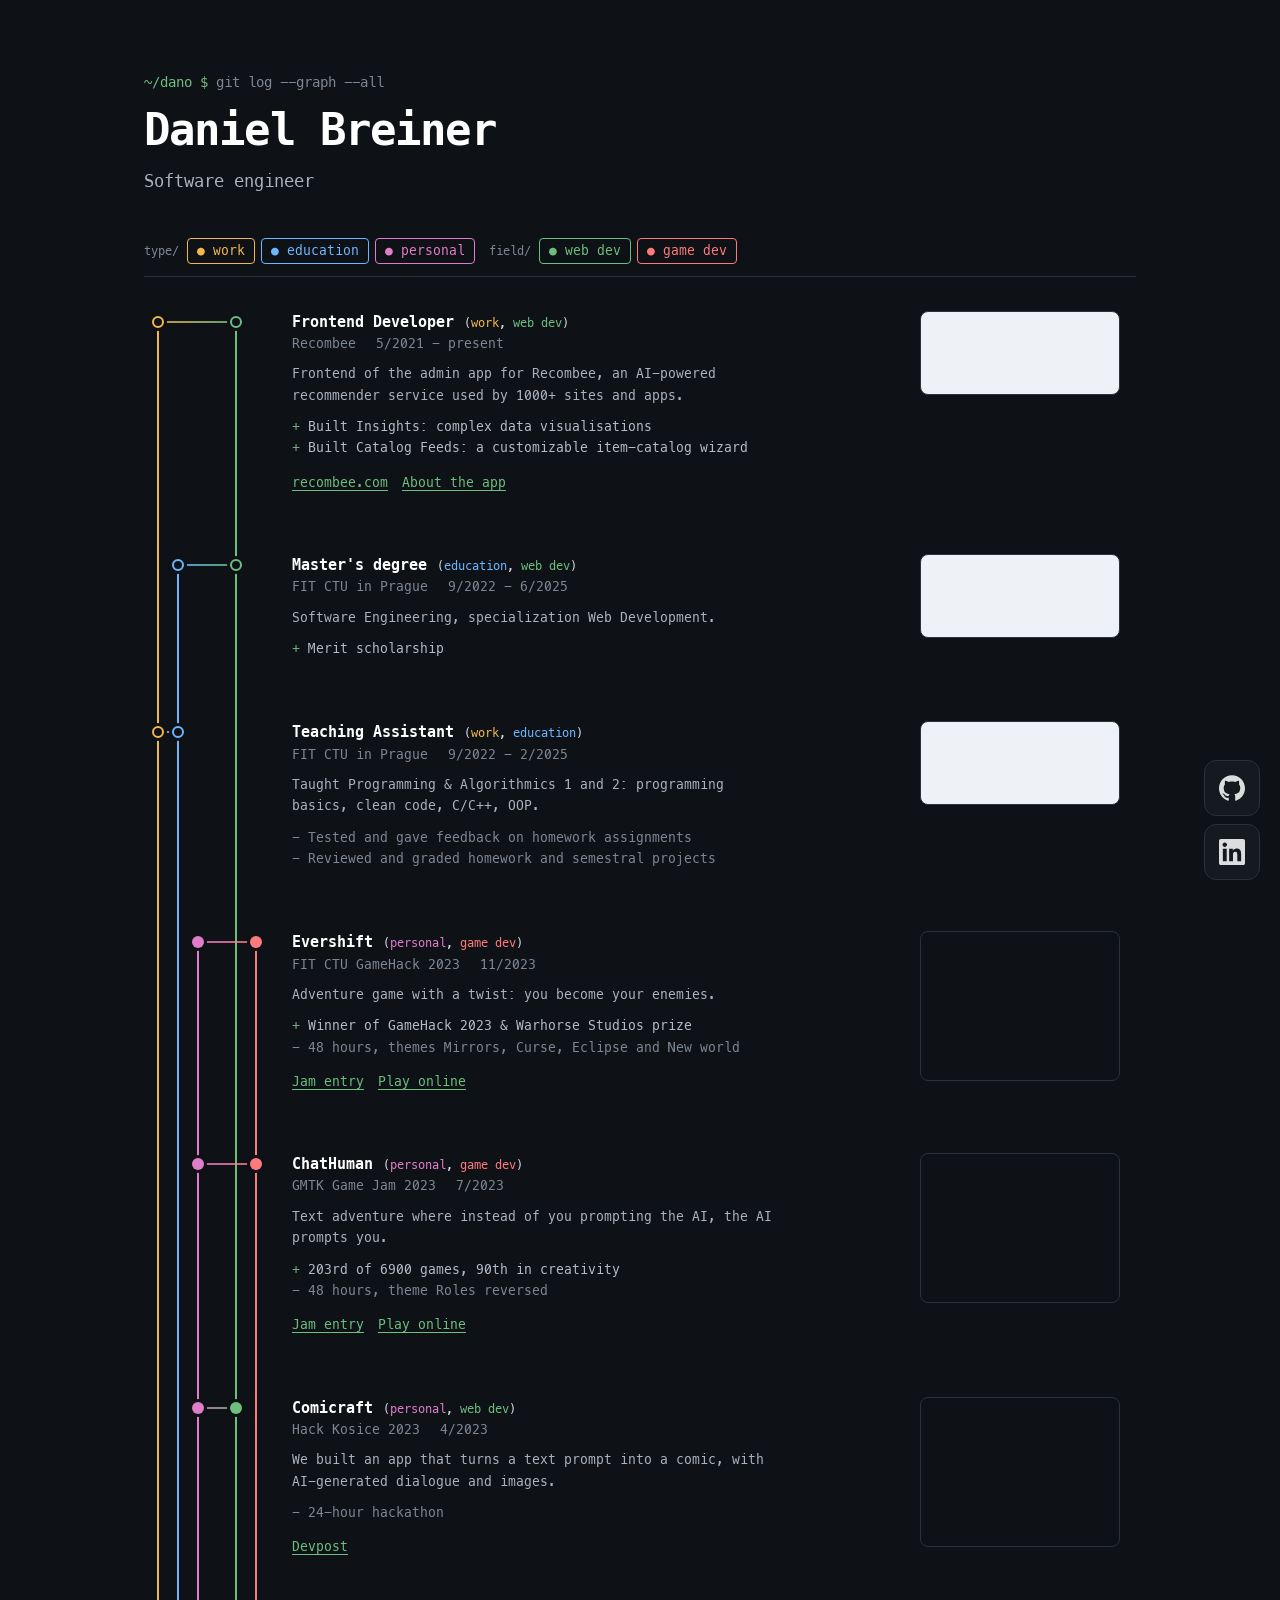
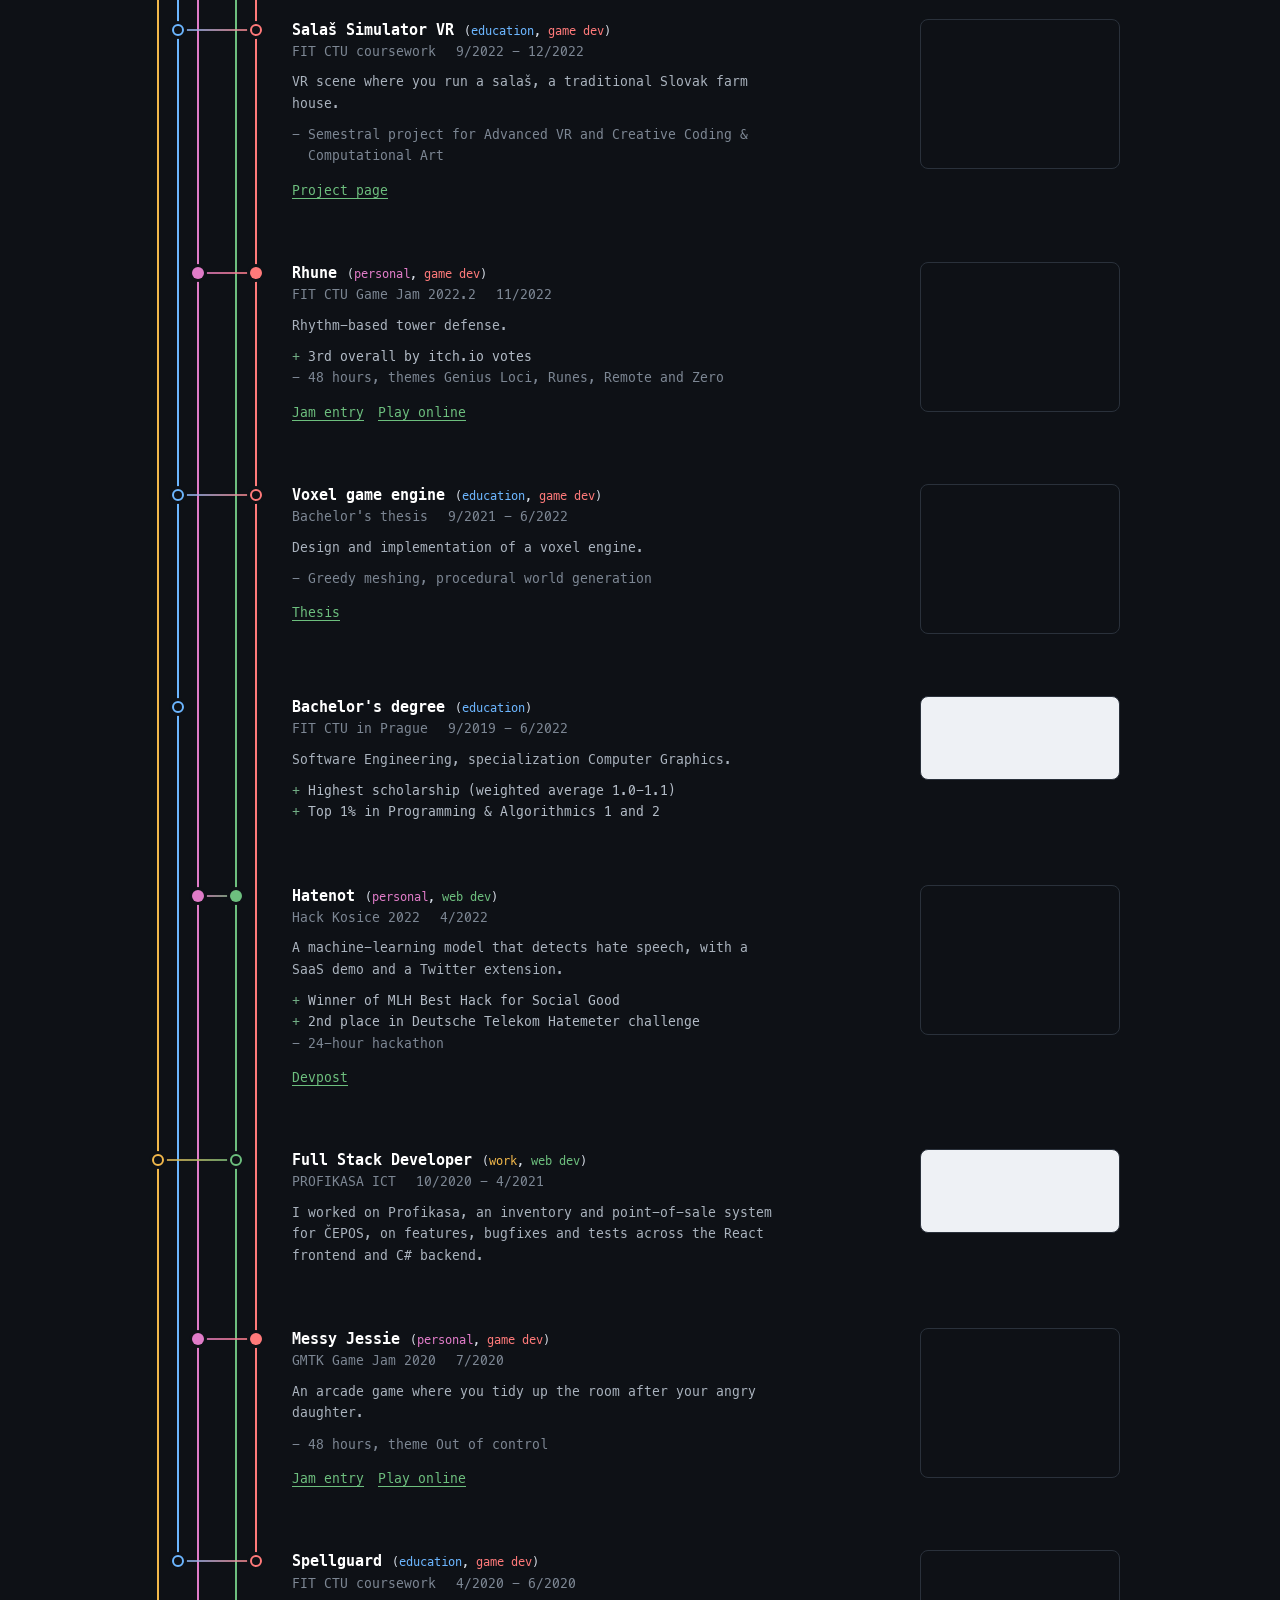
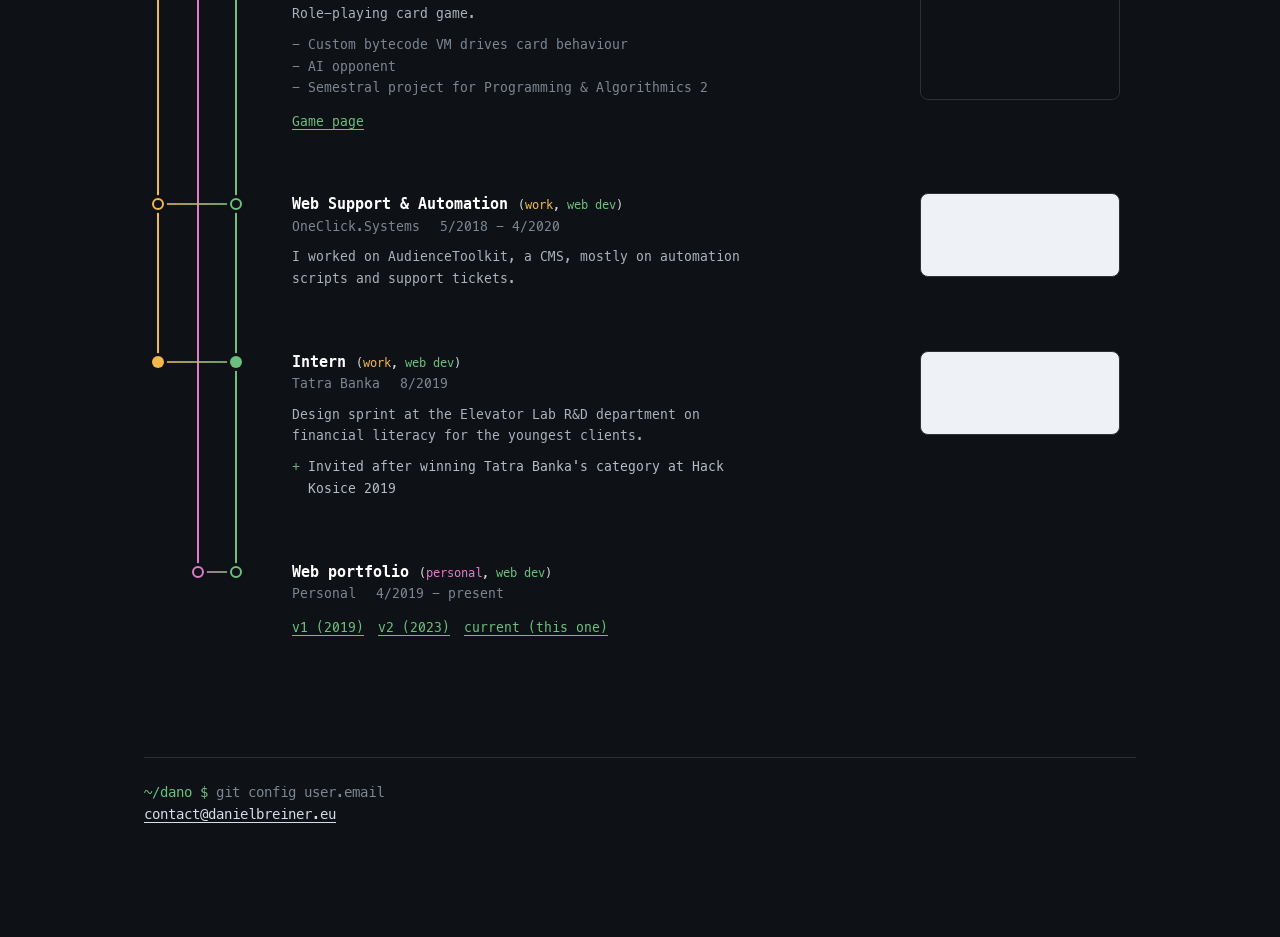
==== index.html @ 0294c78a "v3" ====
<!doctype html>
<html lang="en">
<head>
  <meta charset="utf-8">
  <meta name="viewport" content="width=device-width, initial-scale=1">
  <meta name="color-scheme" content="dark">
  <meta name="theme-color" content="#0e1116">
  <title>Daniel Breiner</title>
  <meta name="description" content="Daniel Breiner, software engineer.">
  <meta property="og:type" content="profile">
  <meta property="og:title" content="Daniel Breiner">
  <meta property="og:description" content="Software engineer. Personal portfolio.">
  <meta property="og:url" content="https://breiner.sk/">
  <meta property="og:site_name" content="Daniel Breiner">
  <meta property="og:locale" content="en_US">
  <meta property="og:image" content="https://breiner.sk/img/og.jpg">
  <meta property="og:image:type" content="image/jpeg">
  <meta property="og:image:width" content="1200">
  <meta property="og:image:height" content="630">
  <meta property="og:image:alt" content="Evershift - a pixel-art adventure game">
  <meta property="profile:first_name" content="Daniel">
  <meta property="profile:last_name" content="Breiner">
  <meta name="twitter:card" content="summary_large_image">
  <link rel="canonical" href="https://breiner.sk/">
  <link rel="icon" href="favicon.svg" type="image/svg+xml">
  <link rel="preload" href="fonts/MesloLGS-Regular.woff2" as="font" type="font/woff2" crossorigin>
  <link rel="stylesheet" href="style.css">
</head>
<body>
  <div class="page">
    <header>
      <div class="command"><span class="prompt">~/dano $</span> git log --graph --all</div>
      <h1>Daniel Breiner</h1>
      <p class="subtitle">Software engineer</p>
    </header>

    <nav class="filters" id="filters" aria-label="Filter by lane"></nav>
    <main>
      <p class="visually-hidden" id="log-status" role="status"></p>
      <ol class="log" id="log"></ol>
    </main>

    <footer>
      <div class="command"><span class="prompt">~/dano $</span> git config user.email</div>
      <a id="email"></a>
    </footer>
  </div>

  <nav class="socials" id="socials" aria-label="Social links"></nav>

  <script src="data.js"></script>
  <script src="main.js"></script>
</body>
</html>
---- style.css ----
@font-face {
  font-family: "Meslo LG S";
  src: url("fonts/MesloLGS-Regular.woff2") format("woff2");
  font-weight: 400;
  font-style: normal;
  font-display: swap;
}

@font-face {
  font-family: "Meslo LG S";
  src: url("fonts/MesloLGS-Bold.woff2") format("woff2");
  font-weight: 700;
  font-style: normal;
  font-display: swap;
}

:root {
  color-scheme: dark;

  --bg: #0e1116;
  --panel: #151a21;
  --text-strong: #fff;
  --text: #d6dde6;
  --text-soft: #aab3be;
  --text-wins: #b3bcc7;
  --text-dim: #7d8794;
  --border: #2a313b;
  --logo-surface: #eef1f5;

  --work: #f2b84b;
  --school: #6cb6ff;
  --personal: #e07cc8;
  --web: #6dbf7e;
  --game: #ff7a7a;

  --graph-width: 132px;
  --node-y: 25px;
  --node-size: 12px;
}

* {
  box-sizing: border-box;
}

html {
  scrollbar-color: var(--border) var(--bg);
}

body {
  margin: 0;
  background: var(--bg);
  color: var(--text);
  font: 14px/1.55 "Meslo LG S", Menlo, Consolas, ui-monospace, monospace;
}

::selection {
  background: color-mix(in srgb, var(--web) 35%, transparent);
  color: var(--text-strong);
}

:focus-visible {
  outline: 2px solid var(--web);
  outline-offset: 2px;
}

.visually-hidden {
  position: absolute;
  width: 1px;
  height: 1px;
  overflow: hidden;
  clip-path: inset(50%);
  white-space: nowrap;
}

a {
  color: inherit;
  text-underline-offset: 3px;
}

.page {
  max-width: 1040px;
  margin: 0 auto;
  padding: 72px 24px 112px;
}

/* Header and footer */

.command {
  color: var(--text-dim);
}

.prompt {
  color: var(--web);
}

h1 {
  margin: 2px 0;
  color: var(--text-strong);
  font-size: clamp(28px, 5vw, 44px);
  letter-spacing: -0.02em;
}

.subtitle {
  margin: 4px 0 32px;
  color: var(--text-soft);
  font-size: 17px;
}


footer {
  margin-top: 72px;
  padding-top: 24px;
  border-top: 1px solid var(--border);
}

footer a:hover {
  color: var(--web);
}

.socials {
  position: fixed;
  right: 20px;
  bottom: 20px;
  z-index: 10;
  display: flex;
  flex-direction: column;
  gap: 8px;
}

.socials a {
  display: grid;
  place-items: center;
  width: 56px;
  height: 56px;
  border: 1px solid var(--border);
  border-radius: 12px;
  background: var(--panel);
  transition: border-color 0.15s, transform 0.15s;
}

.socials a:hover {
  border-color: var(--web);
  transform: translateY(-2px);
}

.socials img {
  width: 26px;
  height: 26px;
  filter: invert(1);
  opacity: 0.85;
}

/* Lane filters */

.filters {
  position: sticky;
  top: 0;
  z-index: 5;
  display: flex;
  flex-wrap: wrap;
  align-items: center;
  gap: 6px 14px;
  margin-bottom: 20px;
  padding: 12px 0;
  border-bottom: 1px solid var(--border);
  background: var(--bg);
}

.filter-group {
  display: flex;
  flex-wrap: wrap;
  align-items: center;
  gap: 6px;
}

.filter-group-label {
  margin-right: 2px;
  color: var(--text-dim);
  font-size: 12px;
}

.filter {
  position: relative;
  padding: 2px 9px;
  border: 1px solid var(--c);
  border-radius: 4px;
  background: none;
  color: var(--c);
  font: inherit;
  font-size: 12.5px;
  cursor: pointer;
  user-select: none;
  -webkit-user-select: none;
  -webkit-touch-callout: none;
  touch-action: manipulation;
}

.filter::before {
  content: "● ";
}

.filter:hover {
  background: color-mix(in srgb, var(--c) 15%, transparent);
}

.filter[aria-pressed="false"] {
  border-style: dashed;
  border-color: color-mix(in srgb, var(--c) 40%, var(--bg));
  color: var(--text-dim);
}

.filter[aria-pressed="false"]::before {
  content: "○ ";
  color: color-mix(in srgb, var(--c) 70%, var(--bg));
}

.filter-hint {
  margin: 0 0 0 auto;
  color: var(--text-dim);
  font-size: 11.5px;
}

/* Show the hint for the input method in use: touch or keyboard focus. */
.hint-touch,
.hint-key {
  display: none;
}

@media (hover: none) {
  .hint-touch {
    display: inline;
  }
}

.filters:has(.filter:focus-visible) .hint-touch {
  display: none;
}

.filters:has(.filter:focus-visible) .hint-key {
  display: inline;
}

/* Graph */

.log {
  margin: 0;
  padding: 0;
  list-style: none;
}

.row {
  display: grid;
  grid-template-columns: var(--graph-width) 1fr;
}

.graph {
  position: relative;
}

.lane-line {
  position: absolute;
  width: 2px;
  margin-left: -1px;
  background: var(--c);
}

.node {
  position: absolute;
  top: var(--node-y);
  z-index: 2;
  width: var(--node-size);
  height: var(--node-size);
  margin: calc(var(--node-size) / -2) 0 0 calc(var(--node-size) / -2);
  border-radius: 50%;
  background: var(--c);
  box-shadow: 0 0 0 3px var(--bg);
}

.node-hollow {
  border: 2px solid var(--c);
  background: var(--bg);
}

.node-link {
  position: absolute;
  top: var(--node-y);
  z-index: 1;
  height: 2px;
  margin-top: -1px;
  background: linear-gradient(in oklab 90deg, var(--from), var(--to));
  opacity: 0.8;
}

/* Entries */

.entry {
  display: grid;
  grid-template-columns: 1fr 200px;
  gap: 40px;
  margin-bottom: 28px;
  padding: 14px 16px 20px;
}

.entry-heading {
  display: flex;
  flex-wrap: wrap;
  align-items: baseline;
  gap: 0 10px;
}

.entry-title {
  margin: 0;
  color: var(--text-strong);
  font-size: 15px;
  font-weight: 700;
}

.entry-lanes {
  font-size: 12px;
}

.entry-meta {
  display: flex;
  flex-wrap: wrap;
  gap: 0 20px;
  color: var(--text-dim);
  font-size: 12.5px;
}

.entry-summary {
  max-width: 60ch;
  margin: 10px 0 0;
  color: var(--text-soft);
  font-size: 13px;
  line-height: 1.65;
}

.entry-wins,
.entry-notes {
  max-width: 60ch;
  margin: 10px 0 0;
  padding: 0;
  list-style: none;
  font-size: 12.5px;
  line-height: 1.7;
}

.entry-wins + .entry-notes {
  margin-top: 0;
}

.entry-wins li,
.entry-notes li {
  padding-left: 2ch;
  text-indent: -2ch;
}

.entry-wins {
  color: var(--text-wins);
}

.entry-wins li::before {
  content: "+ ";
  color: color-mix(in srgb, var(--web) 70%, var(--text-dim));
}

.entry-notes {
  color: var(--text-dim);
}

.entry-notes li::before {
  content: "- ";
}

.entry-links {
  display: flex;
  flex-wrap: wrap;
  gap: 14px;
  margin-top: 14px;
  font-size: 12.5px;
}

.entry-links a {
  color: var(--web);
}

.media {
  display: block;
  align-self: start;
  overflow: hidden;
  border: 1px solid var(--border);
  border-radius: 8px;
}

.media img {
  display: block;
}

.screenshot {
  aspect-ratio: 4 / 3;
}

.screenshot img {
  width: 100%;
  height: 100%;
  object-fit: cover;
}

.logo {
  display: grid;
  place-items: center;
  height: 84px;
  padding: 14px 20px;
  background: var(--logo-surface);
}

.logo img {
  max-width: 100%;
  max-height: 52px;
}

@media (max-width: 720px) {
  :root {
    --graph-width: 100px;
  }

  .page {
    padding: 48px 16px 96px;
  }

  .filter-hint {
    width: 100%;
    margin-left: 0;
  }

  .filter {
    min-height: 40px;
    padding: 0 12px;
    font-size: 13px;
  }

  /* Extend the hit area to 44px without growing the chip further. */
  .filter::after {
    content: "";
    position: absolute;
    inset: -2px 0;
  }

  .entry {
    grid-template-columns: 1fr;
    gap: 12px;
    padding: 14px 10px 12px;
  }

  .media {
    max-width: 360px;
  }
}
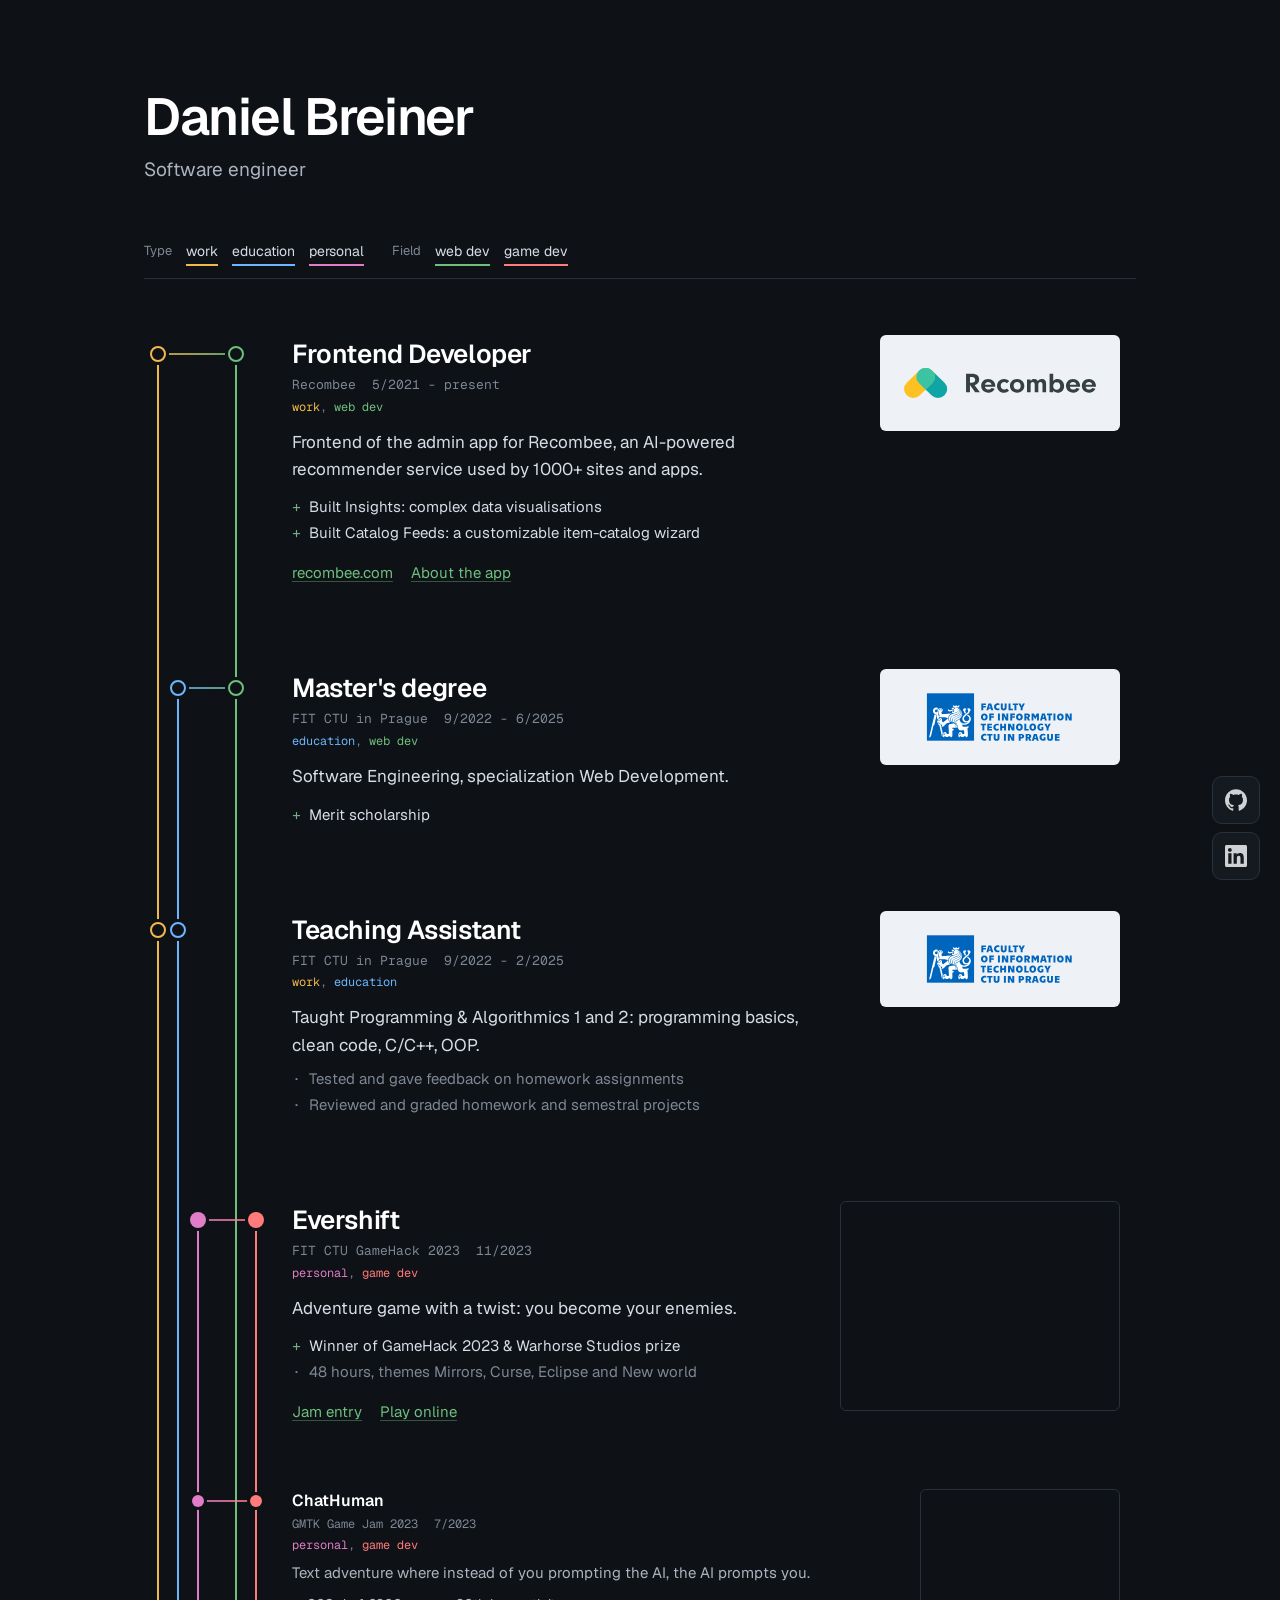
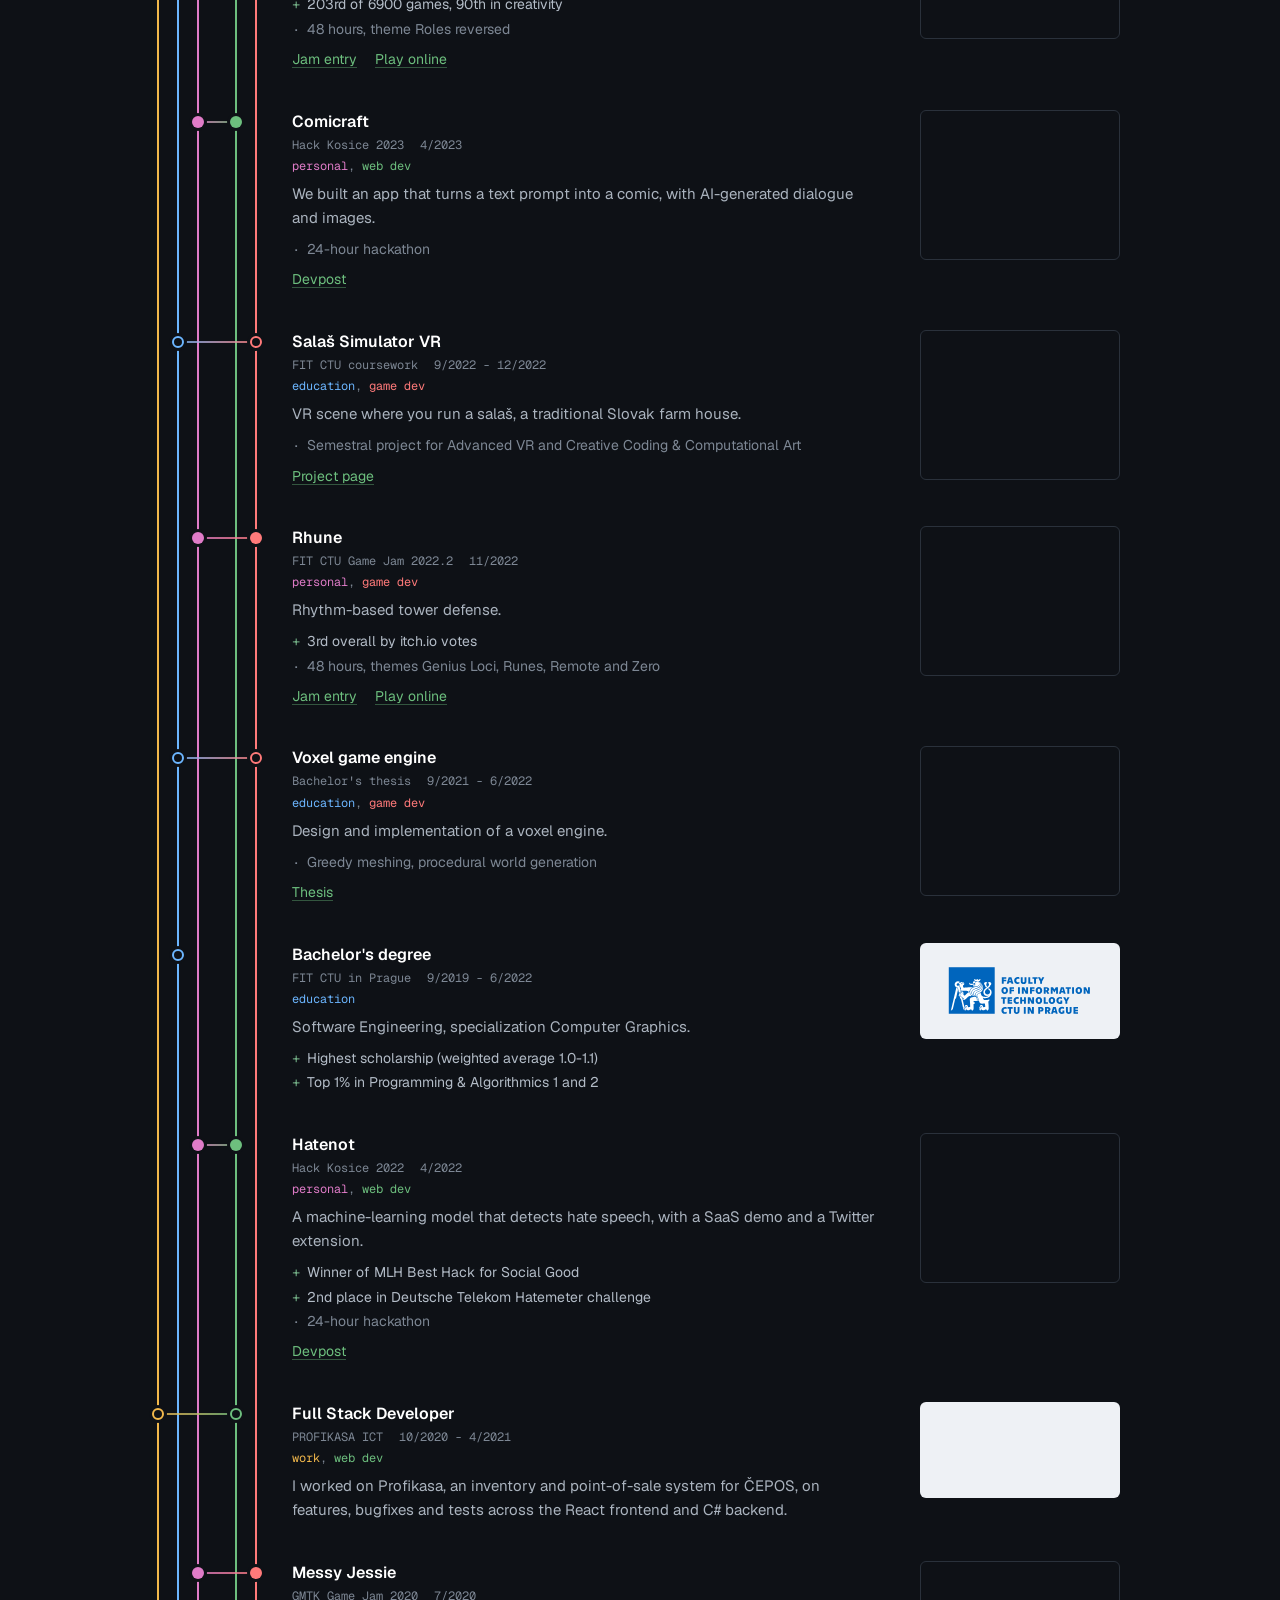
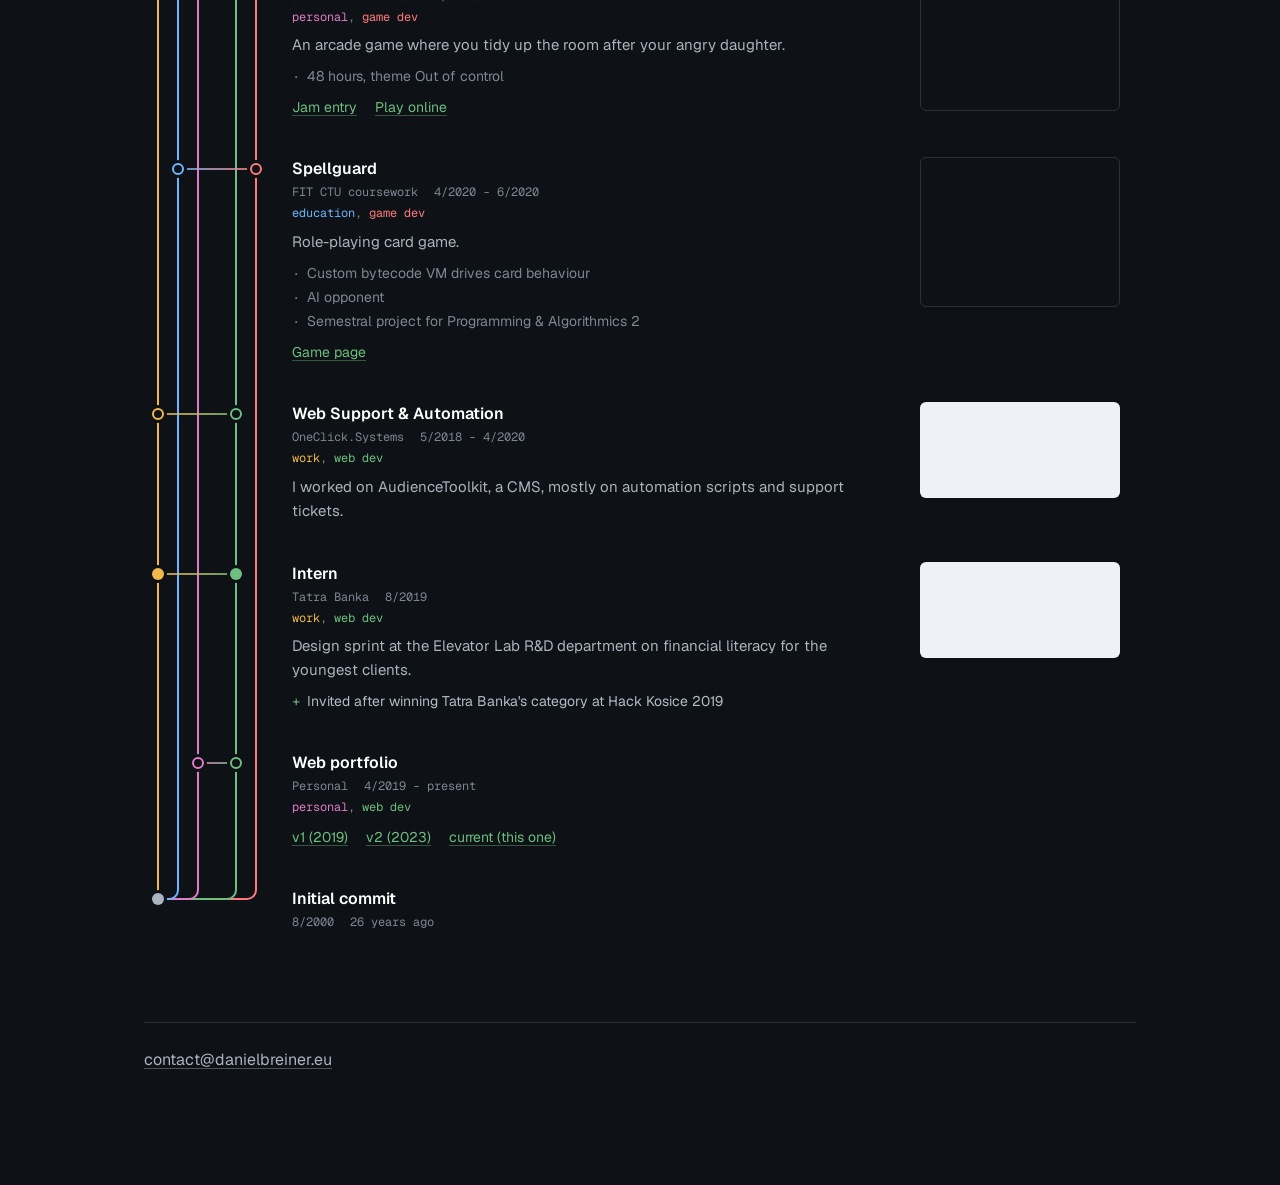
==== commit 8cf82646: "polish" ====
--- a/index.html
+++ b/index.html
@@ -23,25 +23,25 @@
   <meta name="twitter:card" content="summary_large_image">
   <link rel="canonical" href="https://breiner.sk/">
   <link rel="icon" href="favicon.svg" type="image/svg+xml">
-  <link rel="preload" href="fonts/MesloLGS-Regular.woff2" as="font" type="font/woff2" crossorigin>
+  <link rel="preload" href="fonts/Geist-latin.woff2" as="font" type="font/woff2" crossorigin>
+  <link rel="preload" href="fonts/GeistMono-latin.woff2" as="font" type="font/woff2" crossorigin>
   <link rel="stylesheet" href="style.css">
 </head>
 <body>
   <div class="page">
     <header>
-      <div class="command"><span class="prompt">~/dano $</span> git log --graph --all</div>
       <h1>Daniel Breiner</h1>
       <p class="subtitle">Software engineer</p>
     </header>
 
     <nav class="filters" id="filters" aria-label="Filter by lane"></nav>
     <main>
+      <h2 class="visually-hidden">Work, education and projects</h2>
       <p class="visually-hidden" id="log-status" role="status"></p>
       <ol class="log" id="log"></ol>
     </main>
 
     <footer>
-      <div class="command"><span class="prompt">~/dano $</span> git config user.email</div>
       <a id="email"></a>
     </footer>
   </div>
--- a/style.css
+++ b/style.css
@@ -1,17 +1,37 @@
 @font-face {
-  font-family: "Meslo LG S";
-  src: url("fonts/MesloLGS-Regular.woff2") format("woff2");
-  font-weight: 400;
+  font-family: "Geist";
+  src: url("fonts/Geist-latin.woff2") format("woff2");
+  font-weight: 100 900;
   font-style: normal;
   font-display: swap;
+  unicode-range: U+0000-00FF, U+0131, U+0152-0153, U+02BB-02BC, U+02C6, U+02DA, U+02DC, U+0304, U+0308, U+0329, U+2000-206F, U+20AC, U+2122, U+2191, U+2193, U+2212, U+2215, U+FEFF, U+FFFD;
 }
 
 @font-face {
-  font-family: "Meslo LG S";
-  src: url("fonts/MesloLGS-Bold.woff2") format("woff2");
-  font-weight: 700;
+  font-family: "Geist";
+  src: url("fonts/Geist-latin-ext.woff2") format("woff2");
+  font-weight: 100 900;
   font-style: normal;
   font-display: swap;
+  unicode-range: U+0100-02BA, U+02BD-02C5, U+02C7-02CC, U+02CE-02D7, U+02DD-02FF, U+0304, U+0308, U+0329, U+1D00-1DBF, U+1E00-1E9F, U+1EF2-1EFF, U+2020, U+20A0-20AB, U+20AD-20C0, U+2113, U+2C60-2C7F, U+A720-A7FF;
+}
+
+@font-face {
+  font-family: "Geist Mono";
+  src: url("fonts/GeistMono-latin.woff2") format("woff2");
+  font-weight: 100 900;
+  font-style: normal;
+  font-display: swap;
+  unicode-range: U+0000-00FF, U+0131, U+0152-0153, U+02BB-02BC, U+02C6, U+02DA, U+02DC, U+0304, U+0308, U+0329, U+2000-206F, U+20AC, U+2122, U+2191, U+2193, U+2212, U+2215, U+FEFF, U+FFFD;
+}
+
+@font-face {
+  font-family: "Geist Mono";
+  src: url("fonts/GeistMono-latin-ext.woff2") format("woff2");
+  font-weight: 100 900;
+  font-style: normal;
+  font-display: swap;
+  unicode-range: U+0100-02BA, U+02BD-02C5, U+02C7-02CC, U+02CE-02D7, U+02DD-02FF, U+0304, U+0308, U+0329, U+1D00-1DBF, U+1E00-1E9F, U+1EF2-1EFF, U+2020, U+20A0-20AB, U+20AD-20C0, U+2113, U+2C60-2C7F, U+A720-A7FF;
 }
 
 :root {
@@ -33,6 +53,11 @@
   --web: #6dbf7e;
   --game: #ff7a7a;
 
+  --accent: var(--web);
+
+  --sans: "Geist", system-ui, -apple-system, "Segoe UI", sans-serif;
+  --mono: "Geist Mono", Menlo, Consolas, ui-monospace, monospace;
+
   --graph-width: 132px;
   --node-y: 25px;
   --node-size: 12px;
@@ -50,16 +75,17 @@
   margin: 0;
   background: var(--bg);
   color: var(--text);
-  font: 14px/1.55 "Meslo LG S", Menlo, Consolas, ui-monospace, monospace;
+  font: 16px/1.6 var(--sans);
+  -webkit-font-smoothing: antialiased;
 }
 
 ::selection {
-  background: color-mix(in srgb, var(--web) 35%, transparent);
+  background: color-mix(in srgb, var(--accent) 35%, transparent);
   color: var(--text-strong);
 }
 
 :focus-visible {
-  outline: 2px solid var(--web);
+  outline: 2px solid var(--accent);
   outline-offset: 2px;
 }
 
@@ -74,47 +100,56 @@
 
 a {
   color: inherit;
+  text-decoration-color: color-mix(in srgb, currentColor 40%, transparent);
   text-underline-offset: 3px;
+}
+
+a:hover {
+  text-decoration-color: currentColor;
 }
 
 .page {
   max-width: 1040px;
   margin: 0 auto;
-  padding: 72px 24px 112px;
+  padding: 88px 24px 112px;
 }
 
 /* Header and footer */
 
-.command {
-  color: var(--text-dim);
-}
-
-.prompt {
-  color: var(--web);
+header {
+  margin-bottom: 40px;
 }
 
 h1 {
-  margin: 2px 0;
+  margin: 0;
   color: var(--text-strong);
-  font-size: clamp(28px, 5vw, 44px);
-  letter-spacing: -0.02em;
+  font-size: clamp(34px, 6vw, 52px);
+  font-weight: 600;
+  line-height: 1.1;
+  letter-spacing: -0.025em;
 }
 
 .subtitle {
-  margin: 4px 0 32px;
+  margin: 10px 0 0;
   color: var(--text-soft);
-  font-size: 17px;
-}
-
+  font-size: 19px;
+}
 
 footer {
   margin-top: 72px;
   padding-top: 24px;
   border-top: 1px solid var(--border);
+  color: var(--text-soft);
+}
+
+footer p {
+  margin: 0 0 4px;
+  color: var(--text-dim);
+  font-size: 14px;
 }
 
 footer a:hover {
-  color: var(--web);
+  color: var(--accent);
 }
 
 .socials {
@@ -130,27 +165,26 @@
 .socials a {
   display: grid;
   place-items: center;
-  width: 56px;
-  height: 56px;
+  width: 48px;
+  height: 48px;
   border: 1px solid var(--border);
-  border-radius: 12px;
+  border-radius: 10px;
   background: var(--panel);
-  transition: border-color 0.15s, transform 0.15s;
+  transition: border-color 0.15s;
 }
 
 .socials a:hover {
-  border-color: var(--web);
-  transform: translateY(-2px);
+  border-color: var(--text-dim);
 }
 
 .socials img {
-  width: 26px;
-  height: 26px;
+  width: 22px;
+  height: 22px;
   filter: invert(1);
-  opacity: 0.85;
-}
-
-/* Lane filters */
+  opacity: 0.8;
+}
+
+/* Lane filters: plain toggles, the lane colour shows as a short rule under the label. */
 
 .filters {
   position: sticky;
@@ -159,8 +193,8 @@
   display: flex;
   flex-wrap: wrap;
   align-items: center;
-  gap: 6px 14px;
-  margin-bottom: 20px;
+  gap: 6px 28px;
+  margin-bottom: 24px;
   padding: 12px 0;
   border-bottom: 1px solid var(--border);
   background: var(--bg);
@@ -170,24 +204,23 @@
   display: flex;
   flex-wrap: wrap;
   align-items: center;
-  gap: 6px;
+  gap: 4px 14px;
 }
 
 .filter-group-label {
-  margin-right: 2px;
   color: var(--text-dim);
-  font-size: 12px;
+  font-size: 13px;
 }
 
 .filter {
   position: relative;
-  padding: 2px 9px;
-  border: 1px solid var(--c);
-  border-radius: 4px;
+  padding: 2px 0;
+  border: 0;
+  border-bottom: 2px solid var(--c);
   background: none;
-  color: var(--c);
+  color: var(--text);
   font: inherit;
-  font-size: 12.5px;
+  font-size: 14px;
   cursor: pointer;
   user-select: none;
   -webkit-user-select: none;
@@ -195,29 +228,21 @@
   touch-action: manipulation;
 }
 
-.filter::before {
-  content: "● ";
-}
-
 .filter:hover {
-  background: color-mix(in srgb, var(--c) 15%, transparent);
+  color: var(--text-strong);
 }
 
 .filter[aria-pressed="false"] {
-  border-style: dashed;
-  border-color: color-mix(in srgb, var(--c) 40%, var(--bg));
+  border-bottom-color: transparent;
   color: var(--text-dim);
-}
-
-.filter[aria-pressed="false"]::before {
-  content: "○ ";
-  color: color-mix(in srgb, var(--c) 70%, var(--bg));
+  text-decoration: line-through;
+  text-decoration-color: color-mix(in srgb, var(--text-dim) 60%, transparent);
 }
 
 .filter-hint {
   margin: 0 0 0 auto;
   color: var(--text-dim);
-  font-size: 11.5px;
+  font-size: 13px;
 }
 
 /* Show the hint for the input method in use: touch or keyboard focus. */
@@ -281,6 +306,10 @@
   background: var(--bg);
 }
 
+.row-featured .node {
+  --node-size: 16px;
+}
+
 .node-link {
   position: absolute;
   top: var(--node-y);
@@ -291,76 +320,109 @@
   opacity: 0.8;
 }
 
+.initial-node {
+  --c: var(--text-soft);
+}
+
+/* Each lane bends left into the root node. */
+.initial-elbow {
+  position: absolute;
+  top: 0;
+  height: calc(var(--node-y) + 1px);
+  border: 0 solid var(--c);
+  border-right-width: 2px;
+  border-bottom-width: 2px;
+  border-bottom-right-radius: 10px;
+}
+
 /* Entries */
 
 .entry {
-  display: grid;
-  grid-template-columns: 1fr 200px;
-  gap: 40px;
-  margin-bottom: 28px;
-  padding: 14px 16px 20px;
-}
-
-.entry-heading {
-  display: flex;
-  flex-wrap: wrap;
-  align-items: baseline;
-  gap: 0 10px;
+  padding: 13px 16px 18px;
 }
 
 .entry-title {
   margin: 0;
   color: var(--text-strong);
-  font-size: 15px;
-  font-weight: 700;
-}
-
-.entry-lanes {
-  font-size: 12px;
-}
-
+  font-size: 16px;
+  font-weight: 600;
+  line-height: 24px;
+}
+
+/* Dates, places and lanes are the "machine" data, so they stay monospace. */
 .entry-meta {
   display: flex;
   flex-wrap: wrap;
-  gap: 0 20px;
+  gap: 2px 16px;
+  margin-top: 2px;
   color: var(--text-dim);
-  font-size: 12.5px;
+  font-family: var(--mono);
+  font-size: 12px;
+  line-height: 1.6;
+}
+
+/* Lane tags sit on their own row as plain coloured text. */
+.entry-tags {
+  margin-top: 2px;
+  font-family: var(--mono);
+  font-size: 12px;
+  line-height: 1.6;
+}
+
+.entry-tag {
+  color: var(--c);
+}
+
+.entry-tag + .entry-tag::before {
+  content: ", ";
+  color: var(--text-dim);
 }
 
 .entry-summary {
-  max-width: 60ch;
-  margin: 10px 0 0;
+  max-width: 62ch;
+  margin: 6px 0 0;
   color: var(--text-soft);
-  font-size: 13px;
-  line-height: 1.65;
 }
 
 .entry-wins,
 .entry-notes {
-  max-width: 60ch;
-  margin: 10px 0 0;
+  max-width: 62ch;
+  margin: 8px 0 0;
   padding: 0;
   list-style: none;
-  font-size: 12.5px;
-  line-height: 1.7;
+  font-size: 14px;
+  line-height: 1.6;
 }
 
 .entry-wins + .entry-notes {
-  margin-top: 0;
+  margin-top: 2px;
 }
 
 .entry-wins li,
 .entry-notes li {
-  padding-left: 2ch;
-  text-indent: -2ch;
+  padding-left: 1.1em;
+  text-indent: -1.1em;
+}
+
+.entry-wins li + li,
+.entry-notes li + li {
+  margin-top: 2px;
 }
 
 .entry-wins {
   color: var(--text-wins);
 }
 
+.entry-wins li::before,
+.entry-notes li::before {
+  display: inline-block;
+  width: 1.1em;
+  text-indent: 0;
+  font-family: var(--mono);
+}
+
 .entry-wins li::before {
-  content: "+ ";
+  content: "+";
   color: color-mix(in srgb, var(--web) 70%, var(--text-dim));
 }
 
@@ -369,27 +431,85 @@
 }
 
 .entry-notes li::before {
-  content: "- ";
+  content: "·";
 }
 
 .entry-links {
   display: flex;
   flex-wrap: wrap;
-  gap: 14px;
-  margin-top: 14px;
-  font-size: 12.5px;
+  gap: 4px 18px;
+  margin-top: 8px;
+  font-size: 14px;
 }
 
 .entry-links a {
-  color: var(--web);
+  color: var(--accent);
+}
+
+/* Compact entries: smaller type and a small thumbnail. */
+
+.entry-compact {
+  display: grid;
+  grid-template-columns: minmax(0, 1fr) 200px;
+  gap: 40px;
+  margin-bottom: 8px;
+}
+
+.entry-compact .entry-summary {
+  font-size: 15px;
+}
+
+/* Featured entries: larger type, room for detail and a big image. */
+
+.row-featured {
+  --node-y: 51px; /* padding-top + half the title line-height */
+}
+
+.entry-featured {
+  display: grid;
+  grid-template-columns: minmax(0, 1fr) minmax(0, 280px);
+  gap: 40px;
+  padding: 32px 16px 52px;
+}
+
+.entry-featured .entry-title {
+  font-size: 26px;
+  line-height: 38px;
+  letter-spacing: -0.015em;
+}
+
+.entry-featured .entry-meta {
+  font-size: 13px;
+}
+
+.entry-featured .entry-summary {
+  margin-top: 12px;
+  color: var(--text);
+  font-size: 17px;
+}
+
+.entry-featured .entry-wins,
+.entry-featured .entry-notes {
+  font-size: 15px;
+}
+
+.entry-featured .entry-wins {
+  margin-top: 12px;
+  color: var(--text);
+}
+
+.entry-featured .entry-links {
+  margin-top: 16px;
+  font-size: 15px;
 }
 
 .media {
   display: block;
   align-self: start;
+  justify-self: end;
+  width: 100%;
   overflow: hidden;
-  border: 1px solid var(--border);
-  border-radius: 8px;
+  border-radius: 6px;
 }
 
 .media img {
@@ -398,6 +518,7 @@
 
 .screenshot {
   aspect-ratio: 4 / 3;
+  border: 1px solid var(--border);
 }
 
 .screenshot img {
@@ -409,14 +530,15 @@
 .logo {
   display: grid;
   place-items: center;
-  height: 84px;
-  padding: 14px 20px;
+  max-width: 240px;
+  height: 96px;
+  padding: 16px 24px;
   background: var(--logo-surface);
 }
 
 .logo img {
   max-width: 100%;
-  max-height: 52px;
+  max-height: 56px;
 }
 
 @media (max-width: 720px) {
@@ -425,7 +547,7 @@
   }
 
   .page {
-    padding: 48px 16px 96px;
+    padding: 56px 16px 96px;
   }
 
   .filter-hint {
@@ -434,25 +556,46 @@
   }
 
   .filter {
-    min-height: 40px;
-    padding: 0 12px;
-    font-size: 13px;
-  }
-
-  /* Extend the hit area to 44px without growing the chip further. */
+    min-height: 36px;
+  }
+
+  /* Extend the hit area to 44px without growing the toggle. */
   .filter::after {
     content: "";
     position: absolute;
-    inset: -2px 0;
+    inset: -4px -6px;
   }
 
   .entry {
+    padding: 13px 8px 14px;
+  }
+
+  .entry-compact {
     grid-template-columns: 1fr;
     gap: 12px;
-    padding: 14px 10px 12px;
+  }
+
+  .entry-featured {
+    grid-template-columns: 1fr;
+    gap: 16px;
+    padding: 24px 8px 36px;
+  }
+
+  .row-featured {
+    --node-y: 43px;
+  }
+
+  .entry-featured .entry-title {
+    font-size: 22px;
   }
 
   .media {
-    max-width: 360px;
-  }
-}
+    justify-self: start;
+    max-width: 420px;
+  }
+
+  .socials a {
+    width: 44px;
+    height: 44px;
+  }
+}
